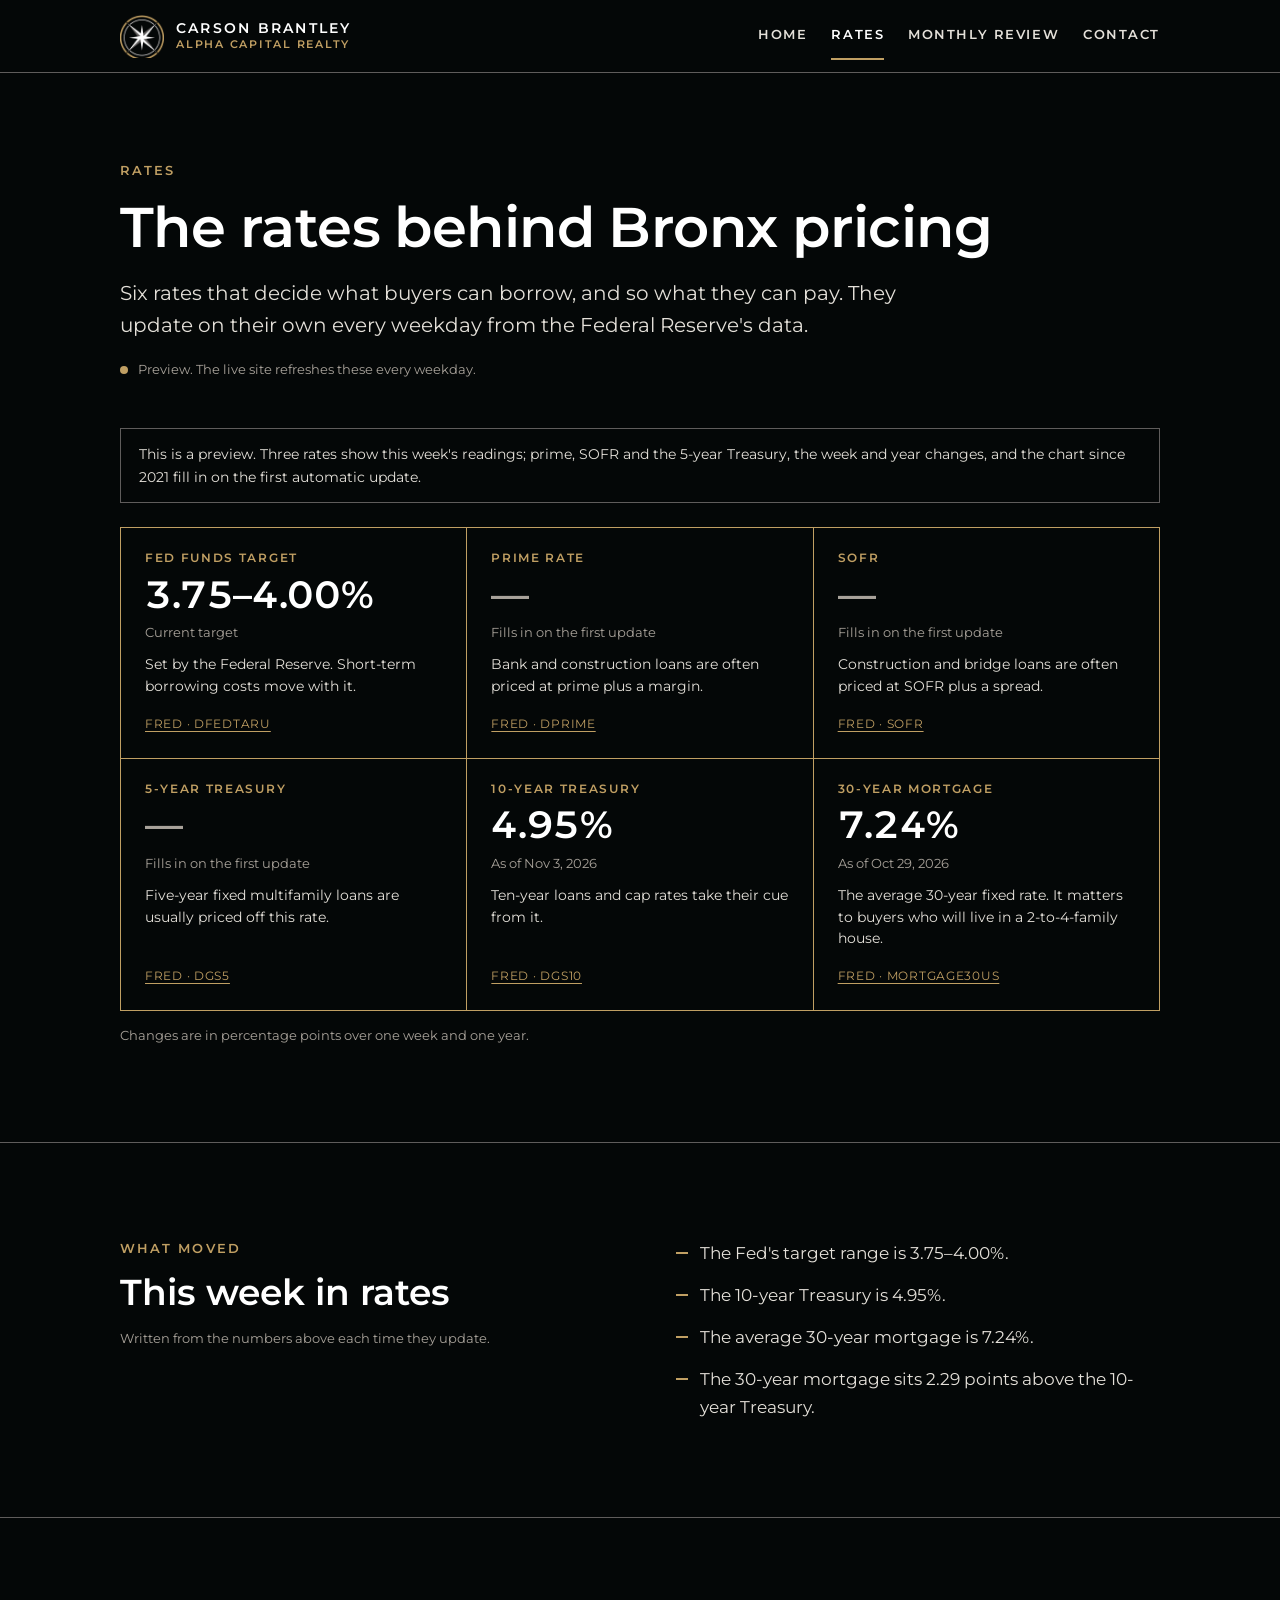
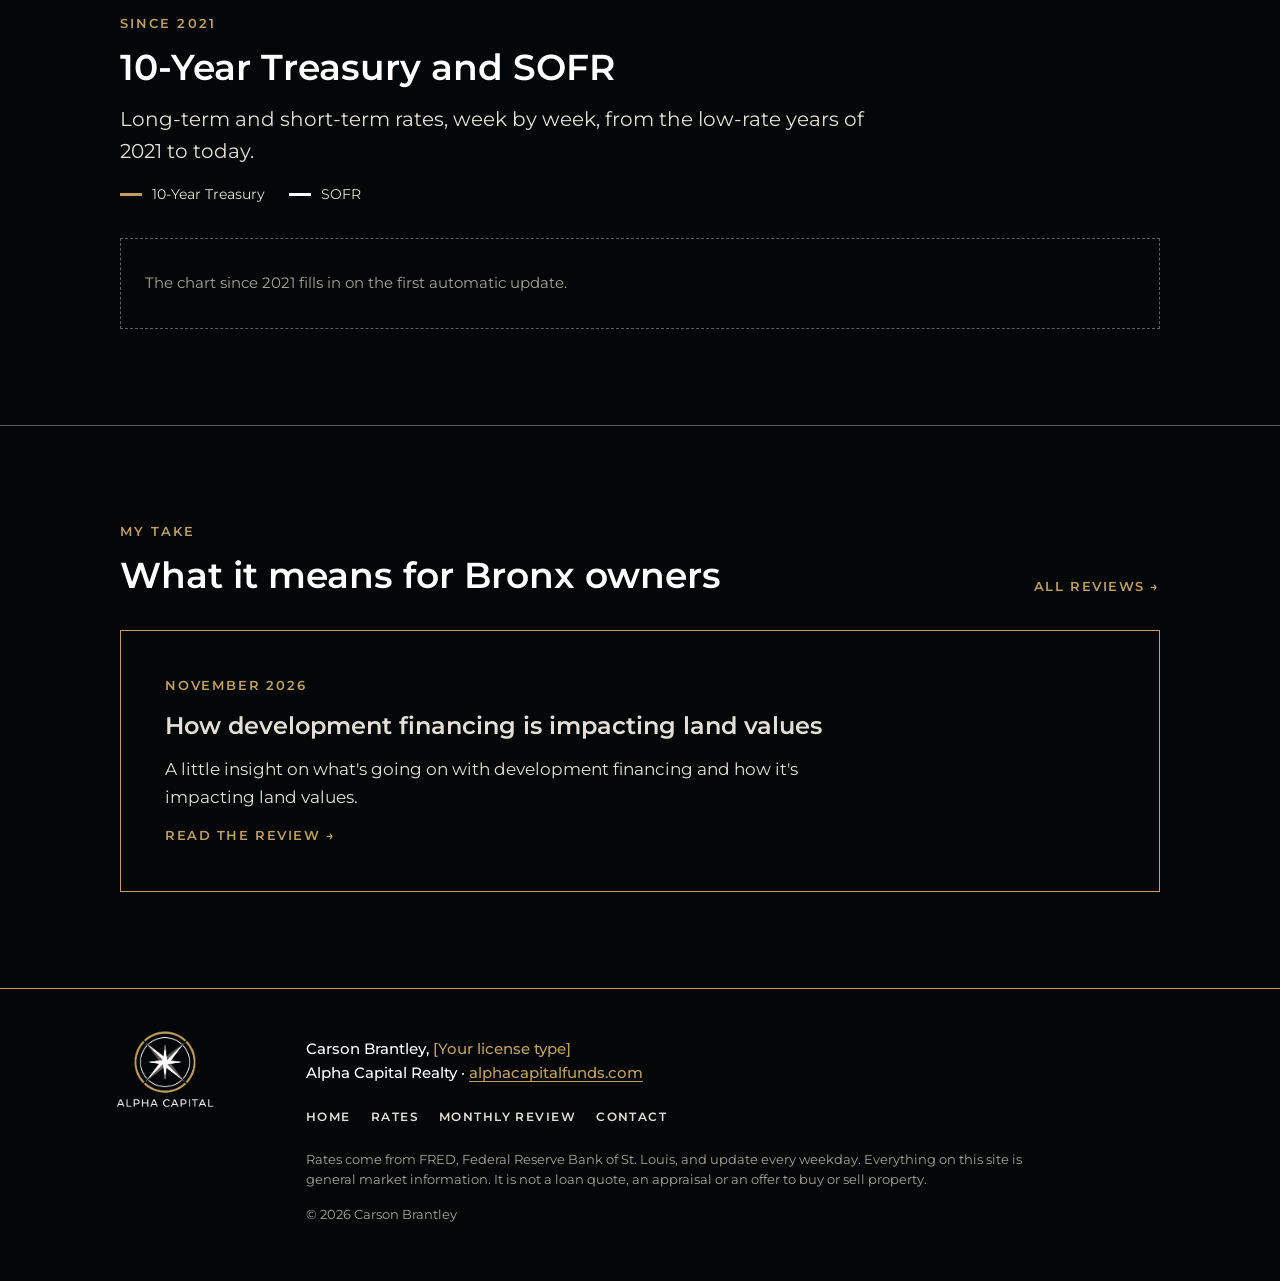
==== market.html @ 971c0f0a "Launch the site with weekday rate updates Home, Rates and Monthly Review pages in Alpha black and go" ====
<!doctype html>
<html lang="en">
<head>
<meta charset="utf-8">
<meta name="viewport" content="width=device-width, initial-scale=1, viewport-fit=cover">
<title>Rates | Carson Brantley</title>
<meta name="claude:viewport-fit-sides" content="cover">
<meta name="description" content="Six rates that decide what Bronx buyers can borrow and pay, updated every weekday from the Federal Reserve's data.">
<link rel="icon" href="assets/alpha-emblem.png" type="image/png">
<link rel="preconnect" href="https://fonts.googleapis.com">
<link rel="preconnect" href="https://fonts.gstatic.com" crossorigin>
<link rel="stylesheet" href="https://fonts.googleapis.com/css2?family=Montserrat:wght@400;500;600;700&amp;display=swap">
<link rel="stylesheet" href="assets/site.css">
</head>
<body data-root=".">

<header class="site-header">
  <div class="wrap">
    <a class="brand" href="index.html">
      <img src="assets/alpha-emblem.png" alt="" width="44" height="44">
      <span><span class="brand-name">Carson Brantley</span><span class="brand-firm">Alpha Capital Realty</span></span>
    </a>
    <nav class="nav" aria-label="Main">
      <a href="index.html">Home</a>
      <a href="market.html" aria-current="page">Rates</a>
      <a href="reviews.html">Monthly Review</a>
      <a href="index.html#contact">Contact</a>
    </nav>
  </div>
</header>

<main>
  <section class="page-head">
    <div class="wrap stack">
      <p class="eyebrow">Rates</p>
      <h1 class="h-page">The rates behind Bronx pricing</h1>
      <p class="lede">Six rates that decide what buyers can borrow, and so what they can pay. They update on their own every weekday from the Federal Reserve's data.</p>
      <span class="stamp" data-stamp>Loading rates</span>
    </div>
  </section>

  <section aria-label="Current rates">
    <div class="wrap">
      <p class="notice" data-preview-note hidden>This is a preview. Three rates show this week's readings; prime, SOFR and the 5-year Treasury, the week and year changes, and the chart since 2021 fill in on the first automatic update.</p>
      <div class="rates rates-6" data-rates="fed,prime,sofr,t5,t10,mort30" data-detailed></div>
      <p class="fine" style="margin-top: 14px">Changes are in percentage points over one week and one year.</p>
    </div>
  </section>

  <section class="band" style="margin-top: clamp(56px, 8vw, 96px)" aria-labelledby="moved-h">
    <div class="wrap split">
      <div class="stack">
        <p class="eyebrow">What moved</p>
        <h2 class="h-section" id="moved-h">This week in rates</h2>
        <p class="fine">Written from the numbers above each time they update.</p>
      </div>
      <ul class="recap" data-recap></ul>
    </div>
  </section>

  <section class="band" aria-labelledby="chart-h">
    <div class="wrap">
      <div class="band-head">
        <div class="stack">
          <p class="eyebrow">Since 2021</p>
          <h2 class="h-section" id="chart-h">10-Year Treasury and SOFR</h2>
          <p class="lede">Long-term and short-term rates, week by week, from the low-rate years of 2021 to today.</p>
        </div>
        <div class="legend" aria-hidden="true">
          <span><i class="key-t10"></i>10-Year Treasury</span>
          <span><i class="key-sofr"></i>SOFR</span>
        </div>
      </div>
      <div class="chart" data-chart></div>
      <details data-chart-details hidden>
        <summary>See the numbers</summary>
        <div class="table-wrap">
          <table>
            <thead><tr><th scope="col">Week</th><th scope="col">10-Year Treasury</th><th scope="col">SOFR</th></tr></thead>
            <tbody data-chart-table></tbody>
          </table>
        </div>
      </details>
    </div>
  </section>

  <section class="band" aria-labelledby="take-h">
    <div class="wrap">
      <div class="band-head">
        <div class="stack">
          <p class="eyebrow">My take</p>
          <h2 class="h-section" id="take-h">What it means for Bronx owners</h2>
        </div>
        <a class="more" href="reviews.html">All reviews →</a>
      </div>
      <div data-review-latest></div>
    </div>
  </section>
</main>

<footer class="site-footer">
  <div class="wrap">
    <img class="footer-logo" src="assets/alpha-logo.png" alt="Alpha Capital" width="643" height="474">
    <div class="footer-body">
      <p class="footer-id">Carson Brantley, <span class="license">[Your license type]</span><br>Alpha Capital Realty · <a href="https://www.alphacapitalfunds.com" target="_blank" rel="noopener">alphacapitalfunds.com</a></p>
      <nav class="footer-nav" aria-label="Footer">
        <a href="index.html">Home</a><a href="market.html">Rates</a><a href="reviews.html">Monthly Review</a><a href="index.html#contact">Contact</a>
      </nav>
      <p class="fine">Rates come from FRED, Federal Reserve Bank of St. Louis, and update every weekday. Everything on this site is general market information. It is not a loan quote, an appraisal or an offer to buy or sell property.</p>
      <p class="fine">© 2026 Carson Brantley</p>
    </div>
  </div>
</footer>

<script src="assets/site.js" defer></script>
</body>
</html>
---- assets/site.css ----
/* Layout: one 1120px column on Alpha black. Hairlines divide sections; gold marks what is live or matters most.
   One dark look by design: the Alpha logo only sits on black, so there is no light theme. */
:root {
  --bg: #040707;        /* Alpha black, the logo's own ground */
  --ink: #ffffff;       /* headlines and key numbers */
  --text: #e4e0d9;      /* running text, warm white (15:1 on --bg) */
  --muted: #a8a29a;     /* captions and fine print (7.9:1) */
  --gold: #c09f63;      /* Alpha gold: trim, labels, the 10-year line (8.1:1) */
  --gold-hi: #d6b981;   /* gold on hover */
  --line: #5f5c5b;      /* Alpha gray hairlines and the 2021 bars */
  --grid: #2b2928;      /* chart gridlines */
  --on-gold: #040707;   /* text set on gold */
  --font: "Montserrat", "Helvetica Neue", Arial, sans-serif;
  --wrap: 1120px;
  color-scheme: dark;
}

*, *::before, *::after { box-sizing: border-box; }
html { -webkit-text-size-adjust: 100%; background: var(--bg); }
body {
  margin: 0;
  background: var(--bg);
  color: var(--text);
  font-family: var(--font);
  font-size: 17px;
  line-height: 1.65;
  -webkit-font-smoothing: antialiased;
}
img { max-width: 100%; height: auto; }
a { color: var(--gold); text-underline-offset: 3px; }
a:hover { color: var(--gold-hi); }
:focus-visible { outline: 2px solid var(--gold); outline-offset: 3px; }
.sr { position: absolute; width: 1px; height: 1px; overflow: hidden; clip: rect(0 0 0 0); white-space: nowrap; }

.wrap {
  width: 100%;
  max-width: var(--wrap);
  margin-inline: auto;
  padding-left: max(16px, env(safe-area-inset-left, 0px));
  padding-right: max(16px, env(safe-area-inset-right, 0px));
}
@media (min-width: 720px) {
  .wrap {
    padding-left: max(40px, env(safe-area-inset-left, 0px));
    padding-right: max(40px, env(safe-area-inset-right, 0px));
  }
}

/* Header */
.site-header { border-bottom: 1px solid var(--line); }
.site-header .wrap {
  display: flex; flex-wrap: wrap; align-items: center; justify-content: space-between;
  gap: 4px 32px; padding-block: 12px;
}
.brand { display: inline-flex; align-items: center; gap: 12px; min-height: 48px; color: var(--ink); text-decoration: none; }
.brand:hover { color: var(--ink); }
.brand img { width: 44px; height: 44px; display: block; }
.brand-name { display: block; font-size: 14px; font-weight: 600; letter-spacing: .16em; text-transform: uppercase; line-height: 1.3; }
.brand-firm { display: block; font-size: 11px; font-weight: 600; letter-spacing: .16em; text-transform: uppercase; line-height: 1.4; color: var(--gold); }
.nav { display: flex; flex-wrap: wrap; column-gap: 24px; }
.nav a {
  display: inline-block; padding-block: 12px;
  font-size: 13px; font-weight: 600; letter-spacing: .12em; text-transform: uppercase;
  color: var(--text); text-decoration: none; border-bottom: 2px solid transparent;
}
.nav a:hover { color: var(--ink); }
.nav a[aria-current="page"] { color: var(--ink); border-bottom-color: var(--gold); }
@media (max-width: 480px) {
  .nav { column-gap: 16px; }
  .nav a { font-size: 12px; letter-spacing: .1em; }
}

/* Type */
h1, h2, h3 { margin: 0; color: var(--ink); text-wrap: balance; }
.eyebrow { margin: 0; font-size: 13px; font-weight: 600; letter-spacing: .16em; text-transform: uppercase; line-height: 1.4; color: var(--gold); }
.h-display { font-size: clamp(40px, 7.2vw, 80px); font-weight: 500; letter-spacing: .06em; text-transform: uppercase; line-height: 1.04; }
.h-page { font-size: clamp(34px, 5vw, 56px); font-weight: 600; letter-spacing: -.01em; line-height: 1.1; }
.h-section { font-size: clamp(26px, 3.2vw, 36px); font-weight: 600; line-height: 1.2; }
.h-card { font-size: clamp(20px, 2.2vw, 24px); font-weight: 600; line-height: 1.3; }
.lede { margin: 0; max-width: 60ch; font-size: clamp(18px, 1.6vw, 20px); line-height: 1.6; color: var(--text); }
.muted { color: var(--muted); }
.fine { margin: 0; max-width: 80ch; font-size: 13px; line-height: 1.6; color: var(--muted); }
.stack { display: grid; gap: 14px; justify-items: start; min-width: 0; }

/* Buttons */
.actions { display: flex; flex-wrap: wrap; gap: 12px; }
.btn {
  display: inline-flex; align-items: center; justify-content: center; min-height: 48px; padding-inline: 24px;
  border: 1px solid var(--gold); font: 600 13px/1 var(--font); letter-spacing: .14em; text-transform: uppercase; text-decoration: none;
  transition: background-color .15s, color .15s, border-color .15s;
}
.btn-gold { background: var(--gold); color: var(--on-gold); }
.btn-gold:hover { background: var(--gold-hi); border-color: var(--gold-hi); color: var(--on-gold); }
.btn-line { background: transparent; color: var(--ink); }
.btn-line:hover { background: var(--gold); color: var(--on-gold); }
.more { font-size: 13px; font-weight: 600; letter-spacing: .12em; text-transform: uppercase; text-decoration: none; white-space: nowrap; }

/* Sections */
.band { border-top: 1px solid var(--line); padding-block: clamp(56px, 8vw, 96px); }
.band-head { display: flex; flex-wrap: wrap; align-items: end; justify-content: space-between; gap: 16px 32px; margin-bottom: 32px; }
.page-head { padding-block: clamp(48px, 7vw, 88px) clamp(32px, 4vw, 48px); }
.page-head .stack { gap: 18px; }

/* Hero */
.hero .wrap {
  display: grid; grid-template-columns: minmax(0, 1fr) auto; align-items: center;
  gap: 32px 56px; padding-block: clamp(48px, 8vw, 104px);
}
.hero-copy { display: grid; gap: 22px; justify-items: start; min-width: 0; }
.hero-role { margin: 0; font-size: 14px; font-weight: 600; letter-spacing: .12em; text-transform: uppercase; color: var(--text); }
.hero-note { margin: -6px 0 0; font-size: 15px; color: var(--muted); }
.hero-logo { width: clamp(220px, 28vw, 340px); }
.hero-logo img { display: block; width: 100%; }
@media (max-width: 760px) {
  .hero .wrap { grid-template-columns: minmax(0, 1fr); }
  .hero-logo { order: -1; width: 168px; margin-left: -22px; }
}

/* Live stamp and notices */
.stamp { display: inline-flex; align-items: center; gap: 10px; font-size: 13px; color: var(--muted); }
.stamp::before { content: ""; width: 8px; height: 8px; border-radius: 50%; background: var(--gold); flex: none; }
.notice { margin: 0 0 24px; padding: 14px 18px; border: 1px solid var(--line); font-size: 14px; line-height: 1.6; color: var(--text); }

/* Rate tiles: gold hairlines between cells come from the 1px gap over a gold ground */
.rates { display: grid; grid-template-columns: repeat(4, minmax(0, 1fr)); gap: 1px; background: var(--gold); border: 1px solid var(--gold); }
.rates-6 { grid-template-columns: repeat(3, minmax(0, 1fr)); }
.rate { background: var(--bg); padding: 22px 24px 24px; display: flex; flex-direction: column; gap: 6px; min-width: 0; }
.rate-name { font-size: 12px; font-weight: 600; letter-spacing: .14em; text-transform: uppercase; color: var(--gold); line-height: 1.4; }
.rate-value { font-size: clamp(22px, 2.6vw, 32px); font-weight: 600; letter-spacing: -.01em; line-height: 1.15; color: var(--ink); font-variant-numeric: tabular-nums; white-space: nowrap; }
.rates-6 .rate-value { font-size: clamp(28px, 3vw, 40px); }
.rate-asof { font-size: 13px; line-height: 1.5; color: var(--muted); }
.rate-moves { display: flex; flex-wrap: wrap; gap: 2px 18px; font-size: 14px; color: var(--ink); font-variant-numeric: tabular-nums; }
.rate-moves .muted { font-size: 12px; letter-spacing: .08em; text-transform: uppercase; margin-right: 4px; }
.rate-drives { margin: 6px 0 0; font-size: 14px; line-height: 1.55; color: var(--text); }
.rate-source { margin-top: auto; padding-top: 10px; font-size: 12px; letter-spacing: .06em; }
.rate-pending .rate-value { color: var(--muted); }
@media (max-width: 900px) {
  .rates, .rates-6 { grid-template-columns: repeat(2, minmax(0, 1fr)); }
}
@media (max-width: 560px) {
  .rates-6 { grid-template-columns: minmax(0, 1fr); }
  .rates:not(.rates-6) { grid-template-columns: minmax(0, 1fr); }
  .rates:not(.rates-6) .rate { display: grid; grid-template-columns: minmax(0, 1fr) auto; align-items: center; column-gap: 16px; padding: 16px 18px; }
  .rates:not(.rates-6) .rate-value { grid-column: 2; grid-row: 1 / span 2; }
}
.rates-foot { display: flex; flex-wrap: wrap; justify-content: space-between; gap: 8px 24px; margin-top: 16px; }

/* What I do */
.focus { display: grid; grid-template-columns: repeat(4, minmax(0, 1fr)); gap: 40px 32px; }
.focus article { border-top: 2px solid var(--gold); padding-top: 20px; display: grid; gap: 10px; align-content: start; min-width: 0; }
.focus h3 { font-size: 18px; font-weight: 600; line-height: 1.35; }
.focus p { margin: 0; font-size: 15px; line-height: 1.6; }
@media (max-width: 960px) { .focus { grid-template-columns: repeat(2, minmax(0, 1fr)); } }
@media (max-width: 560px) { .focus { grid-template-columns: minmax(0, 1fr); } }

/* Who I work with */
.split { display: grid; grid-template-columns: minmax(0, 1fr) minmax(0, 1fr); gap: 40px 72px; align-items: start; }
@media (max-width: 860px) { .split { grid-template-columns: minmax(0, 1fr); } }
.facts { display: grid; }
.fact { display: grid; gap: 2px; padding-block: 20px; border-bottom: 1px solid var(--line); }
.fact:first-child { border-top: 1px solid var(--line); }
.fact-num { font-size: clamp(28px, 3.2vw, 38px); font-weight: 600; line-height: 1.15; color: var(--ink); font-variant-numeric: tabular-nums; }
.fact-label { font-size: 15px; color: var(--text); }

/* Monthly review */
.review-card {
  display: grid; gap: 14px; justify-items: start; padding: clamp(24px, 4vw, 44px);
  border: 1px solid var(--gold); color: var(--text); text-decoration: none;
}
.review-card:hover { color: var(--text); }
.review-card:hover .h-card { text-decoration: underline; text-decoration-color: var(--gold); text-decoration-thickness: 2px; }
.review-meta { font-size: 13px; font-weight: 600; letter-spacing: .14em; text-transform: uppercase; color: var(--gold); }
.review-sum { margin: 0; max-width: 64ch; }
.read { font-size: 13px; font-weight: 600; letter-spacing: .12em; text-transform: uppercase; color: var(--gold); }
.review-list { display: grid; border-top: 1px solid var(--line); }
.review-row {
  display: grid; grid-template-columns: 200px minmax(0, 1fr); gap: 8px 40px; padding-block: 28px;
  border-bottom: 1px solid var(--line); color: var(--text); text-decoration: none;
}
.review-row:hover { color: var(--text); }
.review-row:hover .h-card { text-decoration: underline; text-decoration-color: var(--gold); text-decoration-thickness: 2px; }
.review-row .stack { gap: 10px; }
@media (max-width: 640px) { .review-row { grid-template-columns: minmax(0, 1fr); } }

/* Contact */
.contact { display: grid; grid-template-columns: minmax(0, 1fr) minmax(0, 1.6fr) minmax(0, 1fr); gap: 1px; background: var(--line); border: 1px solid var(--line); }
.contact-item { background: var(--bg); padding: 24px; display: grid; gap: 8px; align-content: start; min-width: 0; }
.contact-value { font-size: clamp(16px, 1.8vw, 21px); font-weight: 600; color: var(--ink); text-decoration: none; overflow-wrap: anywhere; }
a.contact-value:hover { color: var(--gold-hi); }
@media (max-width: 760px) { .contact { grid-template-columns: minmax(0, 1fr); } }

/* Recap */
.recap { display: grid; gap: 14px; margin: 0; padding: 0; list-style: none; max-width: 68ch; }
.recap li { position: relative; padding-left: 24px; }
.recap li::before { content: ""; position: absolute; left: 0; top: .78em; width: 12px; height: 2px; background: var(--gold); }

/* Chart */
.legend { display: flex; flex-wrap: wrap; gap: 8px 24px; font-size: 14px; color: var(--text); }
.legend span { display: inline-flex; align-items: center; gap: 10px; }
.legend i { display: inline-block; width: 22px; height: 3px; }
.key-t10 { background: var(--gold); }
.key-sofr { background: var(--ink); }
.chart { position: relative; margin-top: 20px; }
.chart svg { display: block; width: 100%; height: auto; overflow: visible; touch-action: pan-y; }
.chart svg:focus-visible { outline: 2px solid var(--gold); outline-offset: 6px; }
.chart text { font-family: var(--font); font-size: 12px; fill: var(--muted); font-variant-numeric: tabular-nums; }
.chart .grid { stroke: var(--grid); stroke-width: 1; fill: none; }
.chart .axis { stroke: var(--line); stroke-width: 1; fill: none; }
.chart .line { fill: none; stroke-width: 2; stroke-linejoin: round; stroke-linecap: round; }
.chart .line-t10 { stroke: var(--gold); }
.chart .line-sofr { stroke: var(--ink); }
.chart .end-t10 { fill: var(--gold); font-weight: 600; font-size: 13px; }
.chart .end-sofr { fill: var(--ink); font-weight: 600; font-size: 13px; }
.chart .cross { stroke: var(--muted); stroke-width: 1; stroke-dasharray: 3 3; fill: none; }
.chart .dot-t10 { fill: var(--gold); stroke: var(--bg); stroke-width: 2; }
.chart .dot-sofr { fill: var(--ink); stroke: var(--bg); stroke-width: 2; }
.chart .hit { fill: transparent; cursor: crosshair; }
.tip {
  position: absolute; top: 0; z-index: 2; pointer-events: none; min-width: 170px;
  padding: 10px 12px; background: var(--bg); border: 1px solid var(--gold);
  font-size: 13px; line-height: 1.55; color: var(--text); white-space: nowrap; font-variant-numeric: tabular-nums;
}
.tip b { color: var(--ink); font-weight: 600; }
.chart-empty { margin: 20px 0 0; padding: 32px 24px; border: 1px dashed var(--line); color: var(--muted); font-size: 15px; }
details { margin-top: 20px; }
summary { cursor: pointer; padding-block: 12px; font-size: 13px; font-weight: 600; letter-spacing: .12em; text-transform: uppercase; color: var(--gold); }
.table-wrap { overflow-x: auto; }
table { border-collapse: collapse; min-width: 420px; font-variant-numeric: tabular-nums; }
th, td { padding: 10px 20px; border-bottom: 1px solid var(--line); text-align: right; font-size: 14px; }
th:first-child, td:first-child { padding-left: 0; text-align: left; }
th { font-size: 12px; font-weight: 600; letter-spacing: .12em; text-transform: uppercase; color: var(--gold); }

/* Review article */
.article { max-width: 780px; display: grid; gap: 28px; }
.article p { margin: 0; font-size: 18px; line-height: 1.75; color: var(--text); }
.byline { display: flex; flex-wrap: wrap; gap: 4px 20px; font-size: 13px; font-weight: 600; letter-spacing: .12em; text-transform: uppercase; color: var(--muted); }
.figure { margin: 8px 0; display: grid; gap: 14px; }
.figure-title { font-size: 13px; font-weight: 600; letter-spacing: .14em; text-transform: uppercase; color: var(--gold); }
.compare { display: grid; grid-template-columns: repeat(2, minmax(0, 1fr)); gap: 1px; background: var(--gold); border: 1px solid var(--gold); }
.compare > div { background: var(--bg); padding: 24px 28px; display: grid; gap: 4px; min-width: 0; }
.compare .big { font-size: clamp(32px, 6vw, 56px); font-weight: 600; letter-spacing: -.01em; line-height: 1.08; color: var(--ink); font-variant-numeric: tabular-nums; white-space: nowrap; }
.compare .now .big { color: var(--gold); }
.compare .cap { font-size: 14px; color: var(--text); }
.bars { display: grid; gap: 14px; }
.bar-row { display: grid; grid-template-columns: 64px minmax(0, 1fr) 72px; align-items: center; gap: 16px; }
.bar-label { font-size: 12px; font-weight: 600; letter-spacing: .14em; text-transform: uppercase; color: var(--ink); }
.bar-track { display: flex; gap: 2px; height: 32px; }
.bar-base { background: var(--line); flex: none; }
.bar-extra { background: var(--gold); flex: 1 1 auto; }
.bar-value { font-weight: 600; color: var(--ink); text-align: right; font-variant-numeric: tabular-nums; }
.callout { display: flex; flex-wrap: wrap; align-items: center; gap: 8px 24px; }
.callout .big { font-size: clamp(44px, 7vw, 64px); font-weight: 600; letter-spacing: -.02em; line-height: 1; color: var(--gold); }
.callout p { flex: 1 1 260px; font-size: 17px; line-height: 1.6; }
.equation { border-top: 1px solid var(--line); }
.eq-row {
  display: grid; grid-template-columns: 32px minmax(0, 1fr) auto; align-items: center; gap: 12px;
  padding: 14px 18px; border-bottom: 1px solid var(--line); font-size: 17px; font-weight: 500; color: var(--ink);
}
.eq-op { font-size: 22px; line-height: 1; color: var(--gold); }
.eq-row.hl { background: var(--gold); color: var(--on-gold); border-bottom-color: var(--gold); font-weight: 600; }
.eq-row.hl .eq-op { color: var(--on-gold); }
.eq-note { font-size: 13px; font-weight: 600; }
.eq-row.no-line { border-bottom: 0; }
.eq-row.total { border-top: 2px solid var(--gold); border-bottom: 0; font-size: 19px; font-weight: 600; }
@media (max-width: 480px) {
  .eq-row { grid-template-columns: 24px minmax(0, 1fr); }
  .eq-note { grid-column: 2; }
}

/* Footer */
.site-footer { border-top: 1px solid var(--gold); }
.site-footer .wrap { display: grid; grid-template-columns: auto minmax(0, 1fr); gap: 24px 56px; align-items: start; padding-block: 48px 56px; }
.footer-logo { width: 150px; margin: -16px 0 0 -20px; display: block; }
.footer-body { display: grid; gap: 14px; min-width: 0; }
.footer-id { margin: 0; font-size: 15px; font-weight: 500; line-height: 1.6; color: var(--ink); }
.footer-nav { display: flex; flex-wrap: wrap; column-gap: 20px; }
.footer-nav a { display: inline-block; padding-block: 8px; font-size: 12px; font-weight: 600; letter-spacing: .12em; text-transform: uppercase; color: var(--text); text-decoration: none; }
.footer-nav a:hover { color: var(--ink); }
.license { color: var(--gold); }
@media (max-width: 640px) { .site-footer .wrap { grid-template-columns: minmax(0, 1fr); } }

@media (prefers-reduced-motion: reduce) { * { transition: none !important; } }
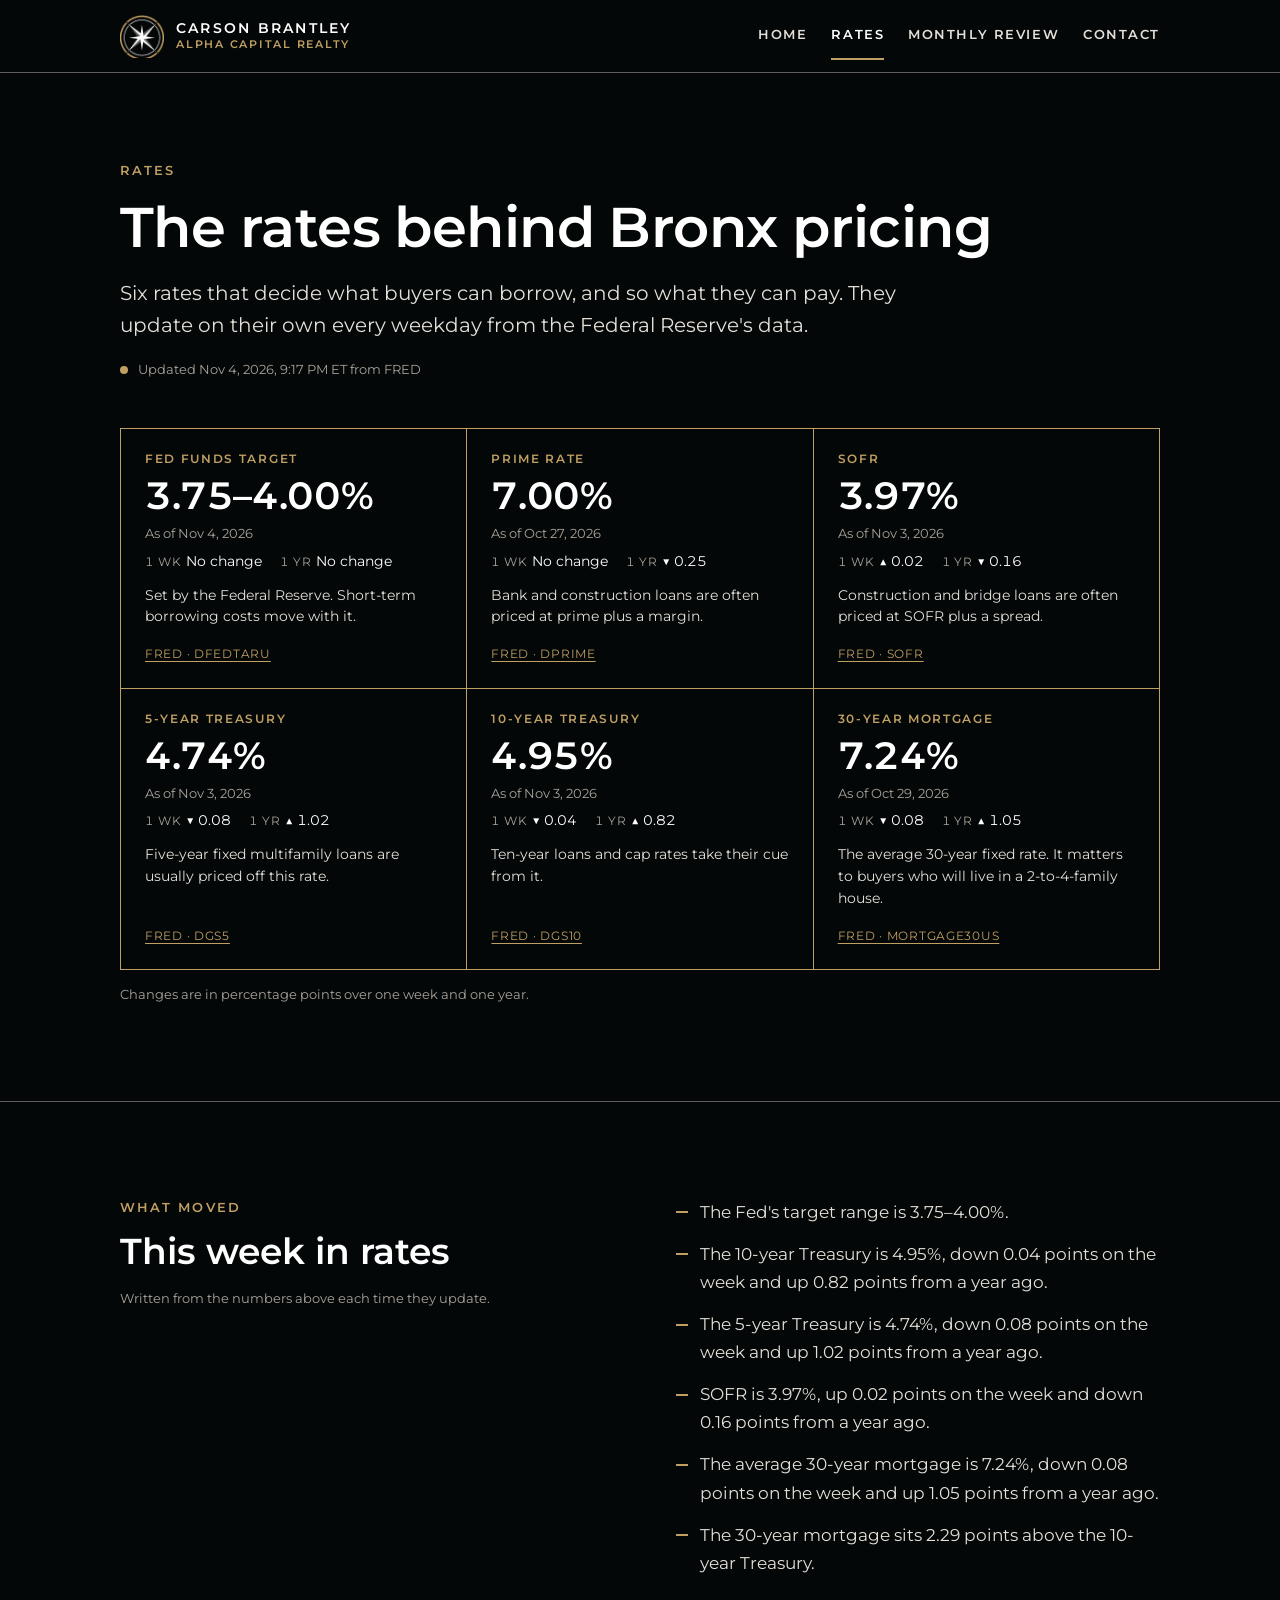
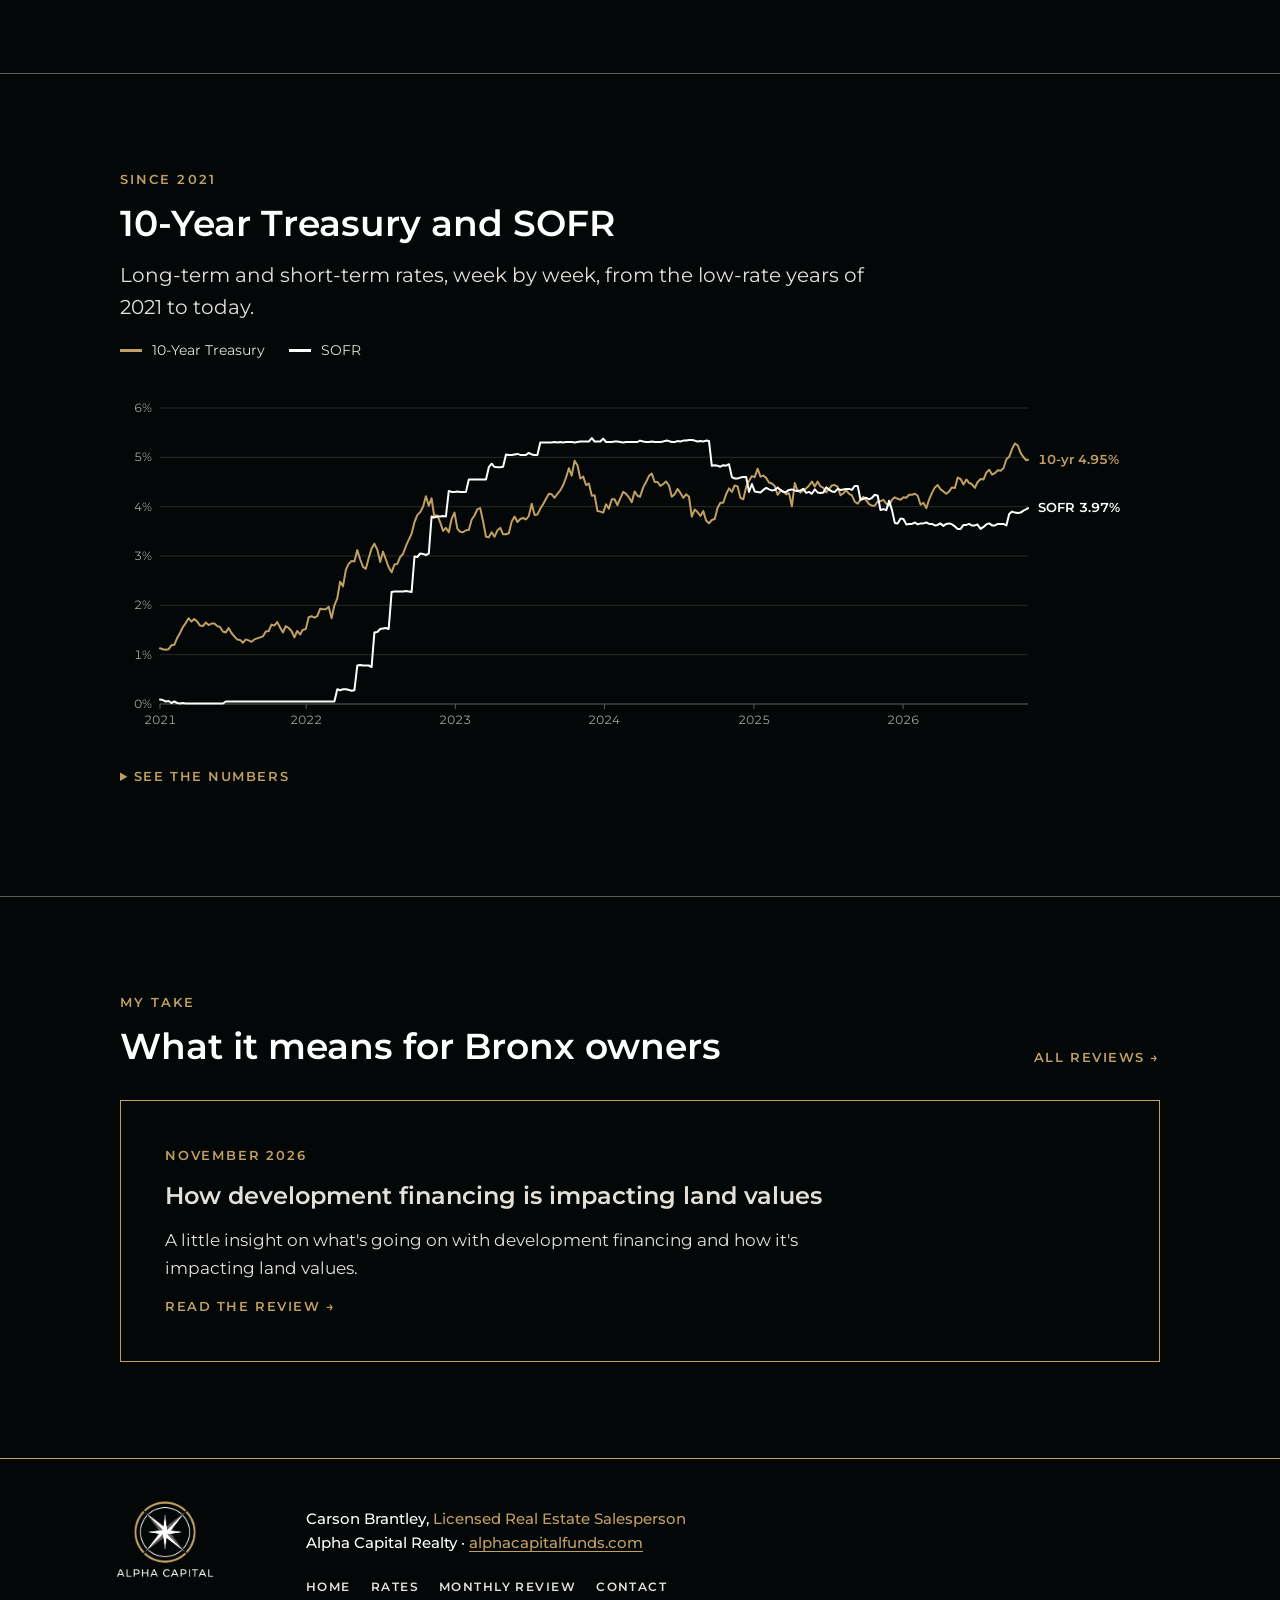
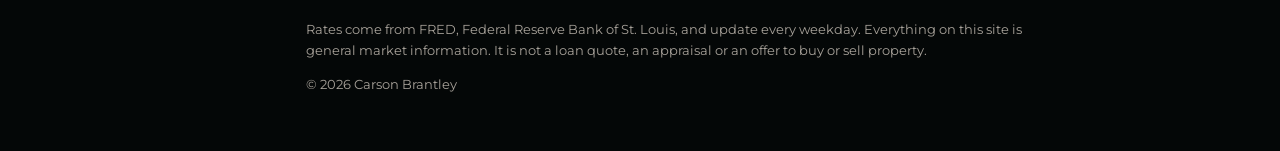
==== commit fd281d35: "Add license type to every page footer Co-Authored-By: Claude Opus 5.5 <noreply@anthropic.com> Claude" ====
--- a/market.html
+++ b/market.html
@@ -102,7 +102,7 @@
   <div class="wrap">
     <img class="footer-logo" src="assets/alpha-logo.png" alt="Alpha Capital" width="643" height="474">
     <div class="footer-body">
-      <p class="footer-id">Carson Brantley, <span class="license">[Your license type]</span><br>Alpha Capital Realty · <a href="https://www.alphacapitalfunds.com" target="_blank" rel="noopener">alphacapitalfunds.com</a></p>
+      <p class="footer-id">Carson Brantley, <span class="license">Licensed Real Estate Salesperson</span><br>Alpha Capital Realty · <a href="https://www.alphacapitalfunds.com" target="_blank" rel="noopener">alphacapitalfunds.com</a></p>
       <nav class="footer-nav" aria-label="Footer">
         <a href="index.html">Home</a><a href="market.html">Rates</a><a href="reviews.html">Monthly Review</a><a href="index.html#contact">Contact</a>
       </nav>
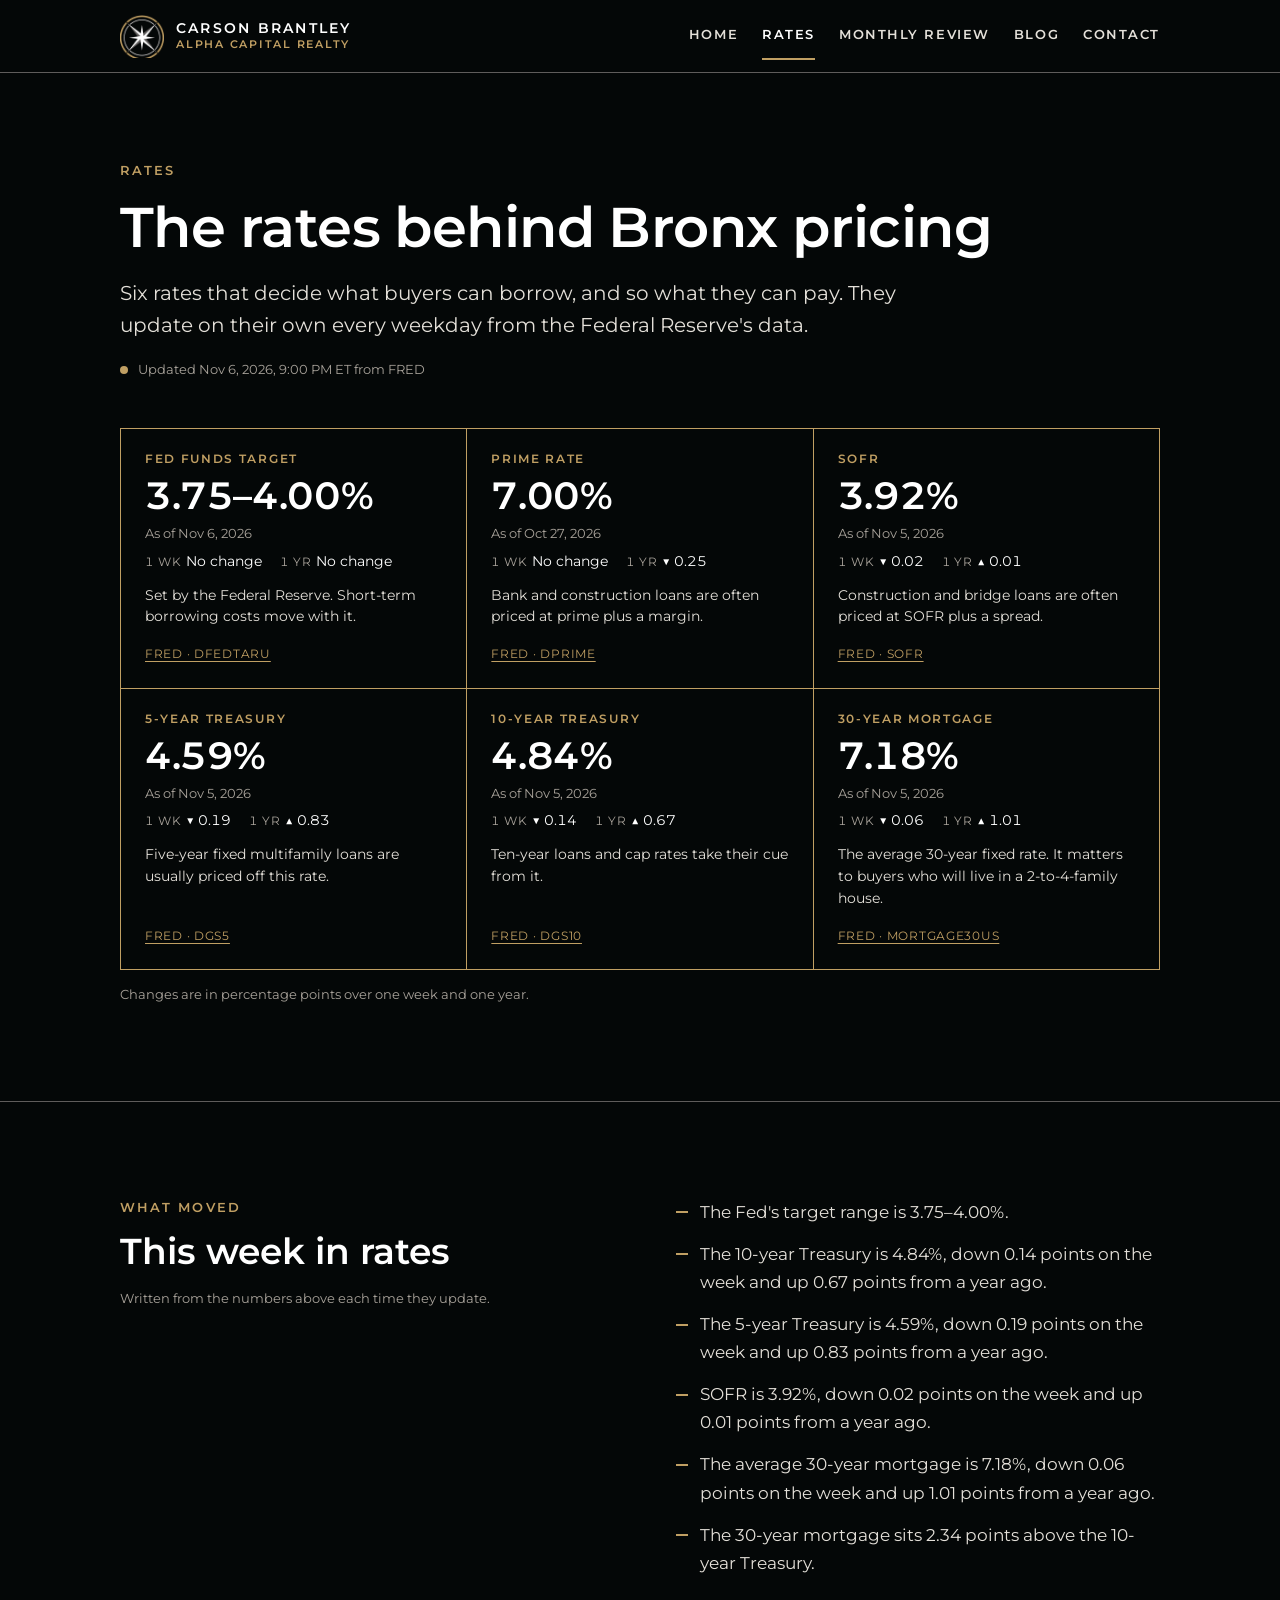
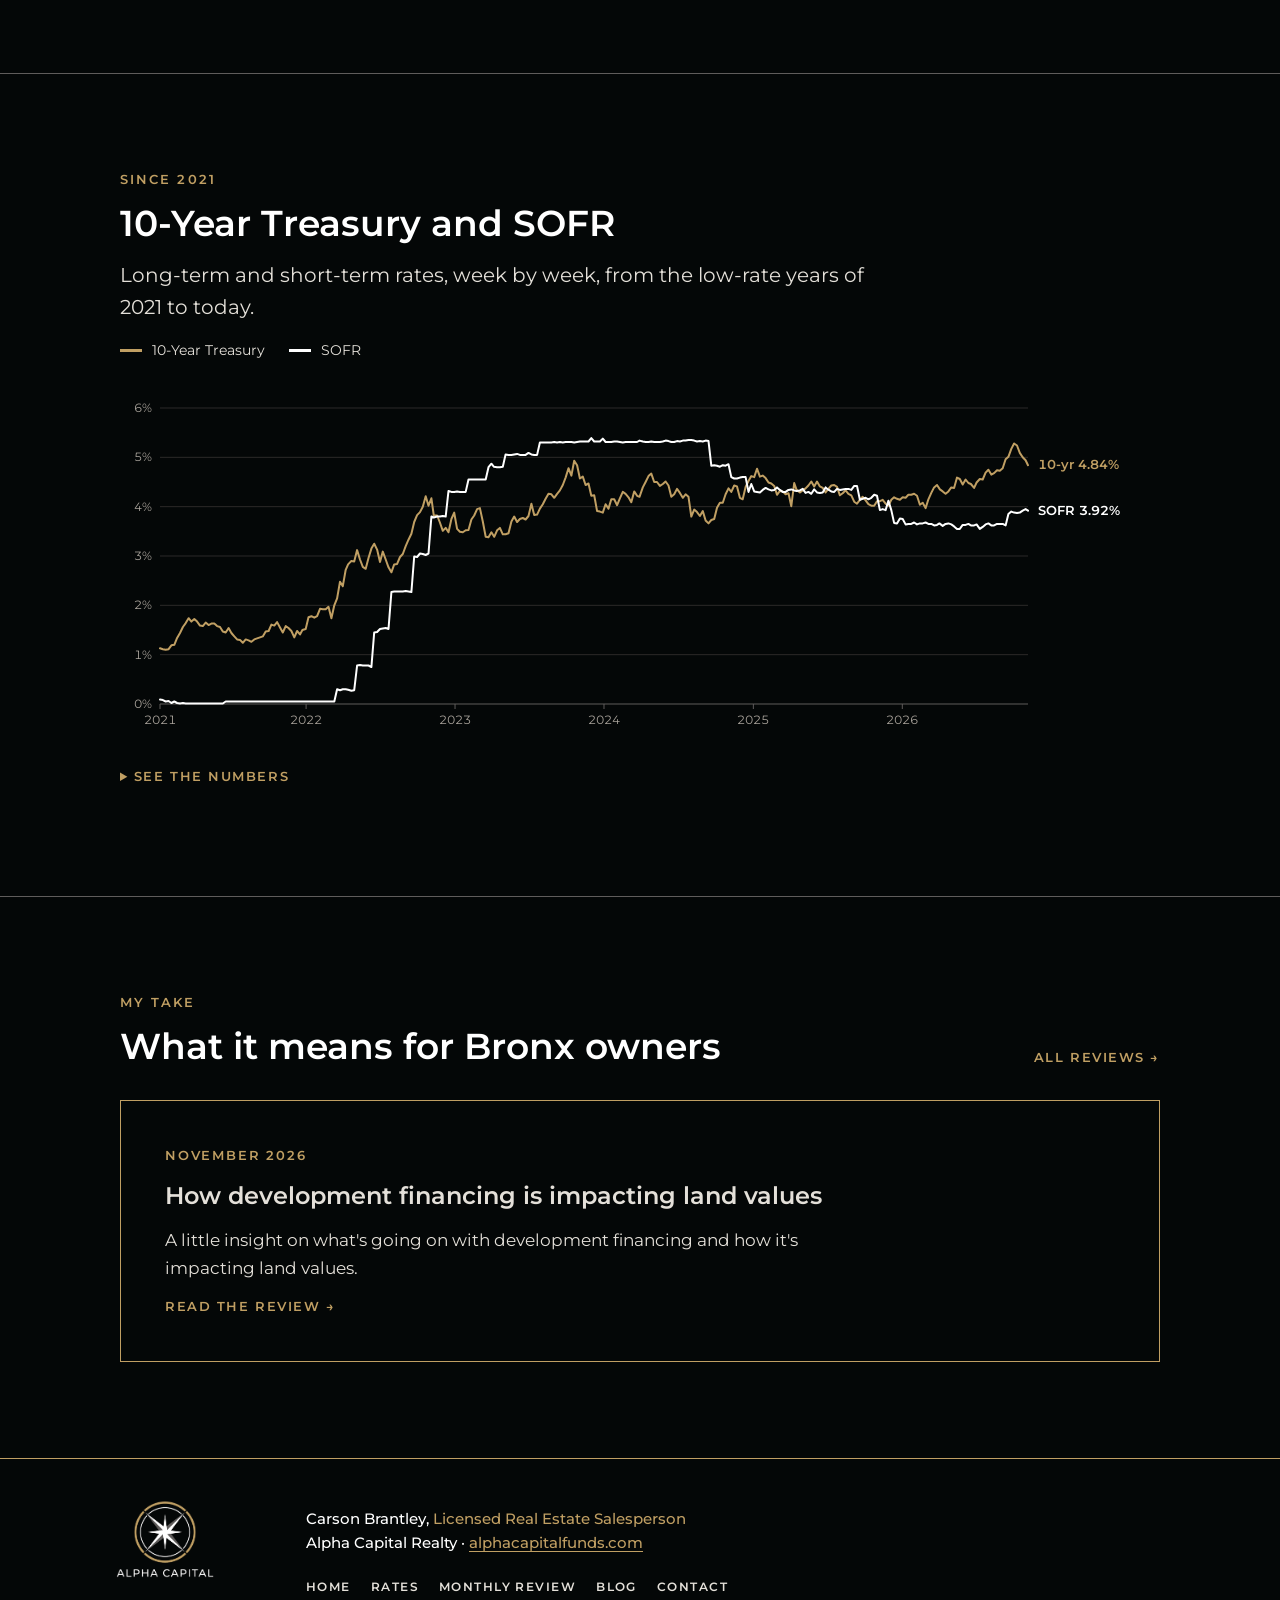
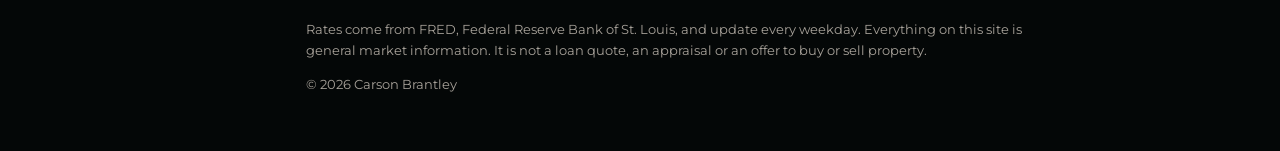
==== commit 2211adb9: "Add a blog section - blog.html lists posts from data/posts.json and says the first post is   coming " ====
--- a/market.html
+++ b/market.html
@@ -24,6 +24,7 @@
       <a href="index.html">Home</a>
       <a href="market.html" aria-current="page">Rates</a>
       <a href="reviews.html">Monthly Review</a>
+      <a href="blog.html">Blog</a>
       <a href="index.html#contact">Contact</a>
     </nav>
   </div>
@@ -104,7 +105,7 @@
     <div class="footer-body">
       <p class="footer-id">Carson Brantley, <span class="license">Licensed Real Estate Salesperson</span><br>Alpha Capital Realty · <a href="https://www.alphacapitalfunds.com" target="_blank" rel="noopener">alphacapitalfunds.com</a></p>
       <nav class="footer-nav" aria-label="Footer">
-        <a href="index.html">Home</a><a href="market.html">Rates</a><a href="reviews.html">Monthly Review</a><a href="index.html#contact">Contact</a>
+        <a href="index.html">Home</a><a href="market.html">Rates</a><a href="reviews.html">Monthly Review</a><a href="blog.html">Blog</a><a href="index.html#contact">Contact</a>
       </nav>
       <p class="fine">Rates come from FRED, Federal Reserve Bank of St. Louis, and update every weekday. Everything on this site is general market information. It is not a loan quote, an appraisal or an offer to buy or sell property.</p>
       <p class="fine">© 2026 Carson Brantley</p>
--- a/assets/site.css
+++ b/assets/site.css
@@ -66,8 +66,9 @@
 .nav a:hover { color: var(--ink); }
 .nav a[aria-current="page"] { color: var(--ink); border-bottom-color: var(--gold); }
 @media (max-width: 480px) {
-  .nav { column-gap: 16px; }
-  .nav a { font-size: 12px; letter-spacing: .1em; }
+  .nav { column-gap: 14px; }
+  .nav a { font-size: 12px; letter-spacing: .08em; }
+  .nav a[href$="index.html"] { display: none; } /* the logo already goes home; keeps the menu on one line */
 }
 
 /* Type */
@@ -181,6 +182,11 @@
 .review-row:hover .h-card { text-decoration: underline; text-decoration-color: var(--gold); text-decoration-thickness: 2px; }
 .review-row .stack { gap: 10px; }
 @media (max-width: 640px) { .review-row { grid-template-columns: minmax(0, 1fr); } }
+
+/* Blog list: date over category in the left column */
+.post-meta { display: grid; gap: 4px; align-content: start; }
+.post-cat { font-size: 13px; line-height: 1.5; color: var(--muted); }
+.empty-note { margin: 0; padding: 32px 24px; border: 1px dashed var(--line); color: var(--muted); font-size: 15px; }
 
 /* Contact */
 .contact { display: grid; grid-template-columns: minmax(0, 1fr) minmax(0, 1.6fr) minmax(0, 1fr); gap: 1px; background: var(--line); border: 1px solid var(--line); }
@@ -267,6 +273,32 @@
   .eq-note { grid-column: 2; }
 }
 
+/* Blog post: the parts a Markdown draft turns into (scripts/new_post.py) */
+.article h2 { margin-top: 20px; font-size: clamp(24px, 2.8vw, 30px); font-weight: 600; line-height: 1.25; }
+.article h3 { margin-top: 8px; font-size: 20px; font-weight: 600; line-height: 1.35; }
+.article ul, .article ol { margin: 0; padding-left: 24px; font-size: 18px; line-height: 1.7; }
+.article li + li { margin-top: 10px; }
+.article li::marker { color: var(--gold); font-weight: 600; }
+.article strong { color: var(--ink); font-weight: 600; }
+.article blockquote { margin: 0; padding: 2px 0 2px 22px; border-left: 2px solid var(--gold); }
+.article hr { width: 100%; margin: 0; border: 0; border-top: 1px solid var(--line); }
+.article table { width: 100%; min-width: 0; } /* fits the column when it can, scrolls sideways when it can't */
+.article p.fine { font-size: 13px; line-height: 1.6; color: var(--muted); }
+@media (max-width: 560px) {
+  .article th, .article td { padding: 10px 12px; }
+  .article th:first-child, .article td:first-child { padding-left: 0; }
+}
+.takeaway { display: grid; gap: 12px; padding: clamp(20px, 3vw, 28px); border: 1px solid var(--gold); }
+.article .takeaway p { font-size: 19px; line-height: 1.65; color: var(--ink); }
+.cite { font-size: .62em; font-weight: 600; line-height: 0; margin-left: 1px; }
+.cite a { text-decoration: none; }
+.sources { display: grid; gap: 14px; padding-top: 28px; border-top: 1px solid var(--line); }
+.article .sources h2 { margin: 0; font-size: 13px; letter-spacing: .14em; text-transform: uppercase; line-height: 1.4; color: var(--gold); }
+.article .sources ol, .article .sources ul, .article .sources p { font-size: 14px; line-height: 1.6; color: var(--muted); }
+.article .sources li + li { margin-top: 8px; }
+.sources a { overflow-wrap: anywhere; }
+.sources li:target { color: var(--ink); }
+
 /* Footer */
 .site-footer { border-top: 1px solid var(--gold); }
 .site-footer .wrap { display: grid; grid-template-columns: auto minmax(0, 1fr); gap: 24px 56px; align-items: start; padding-block: 48px 56px; }
